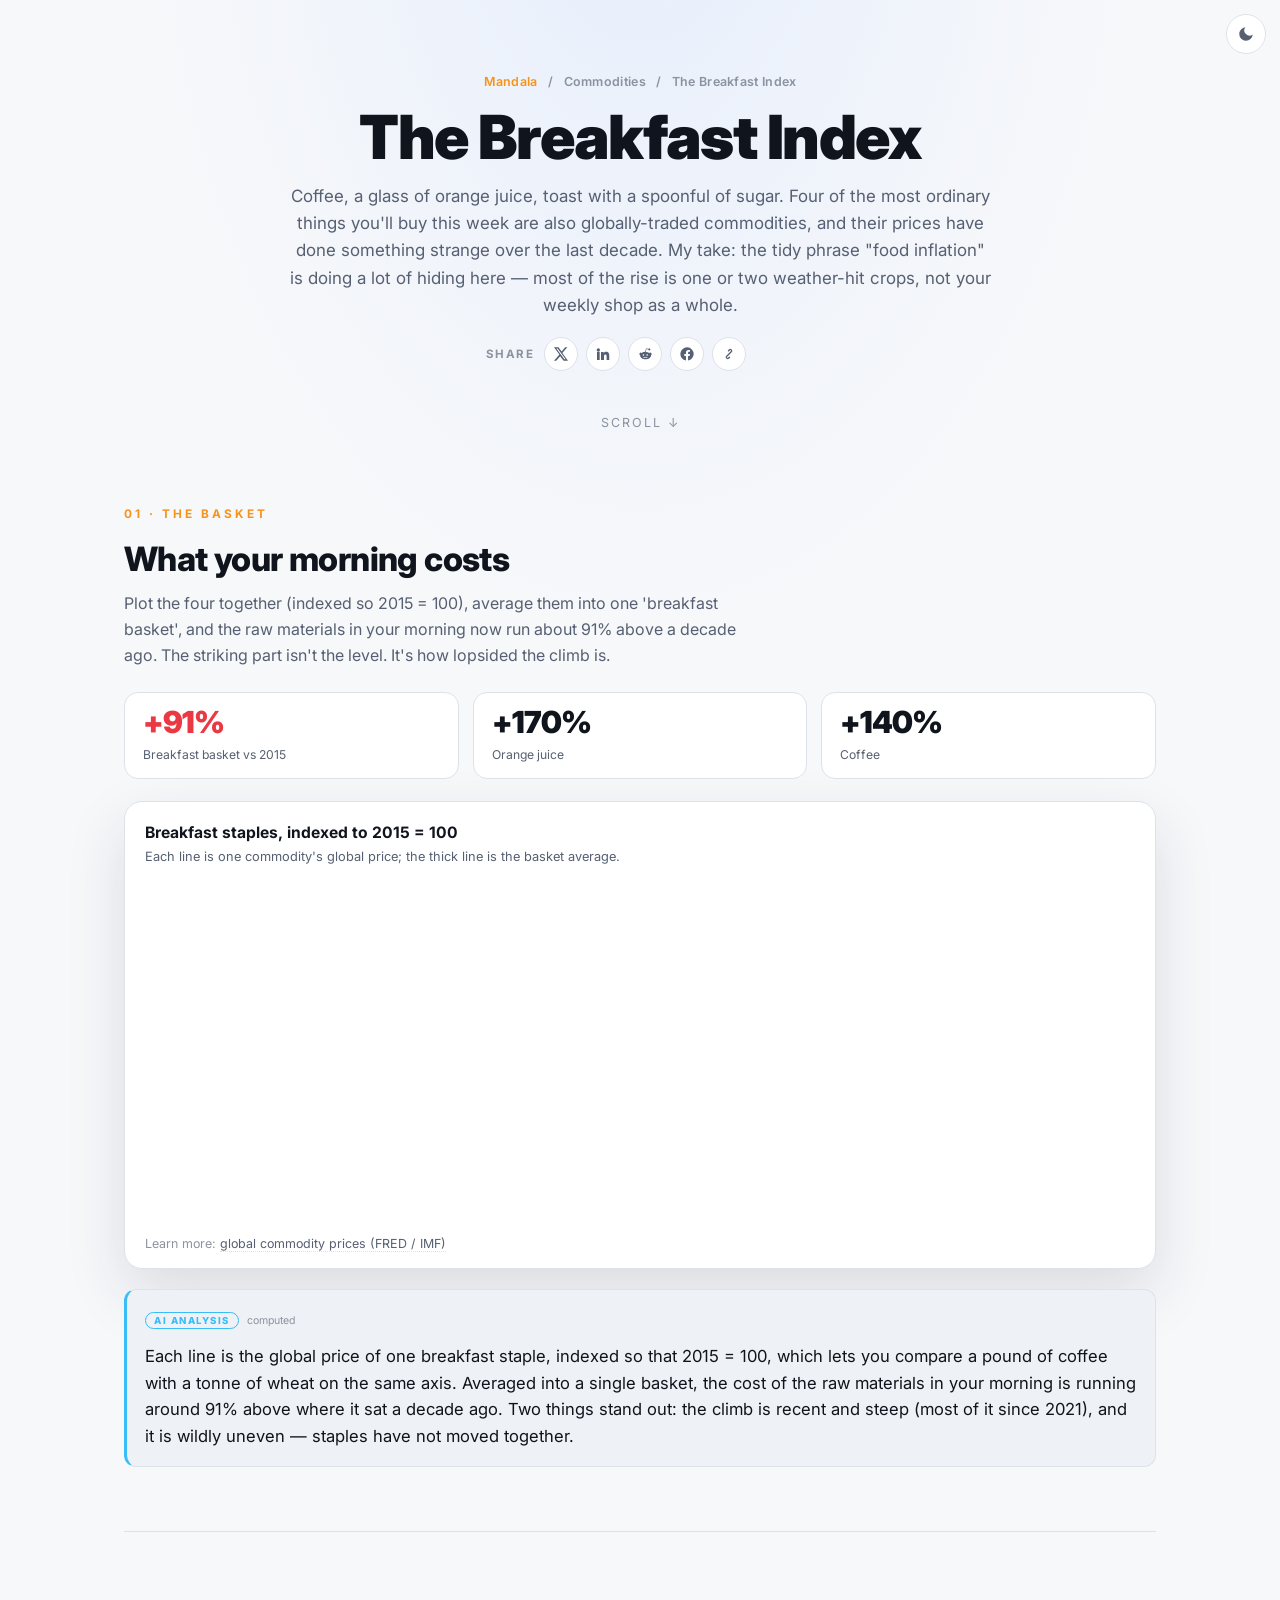
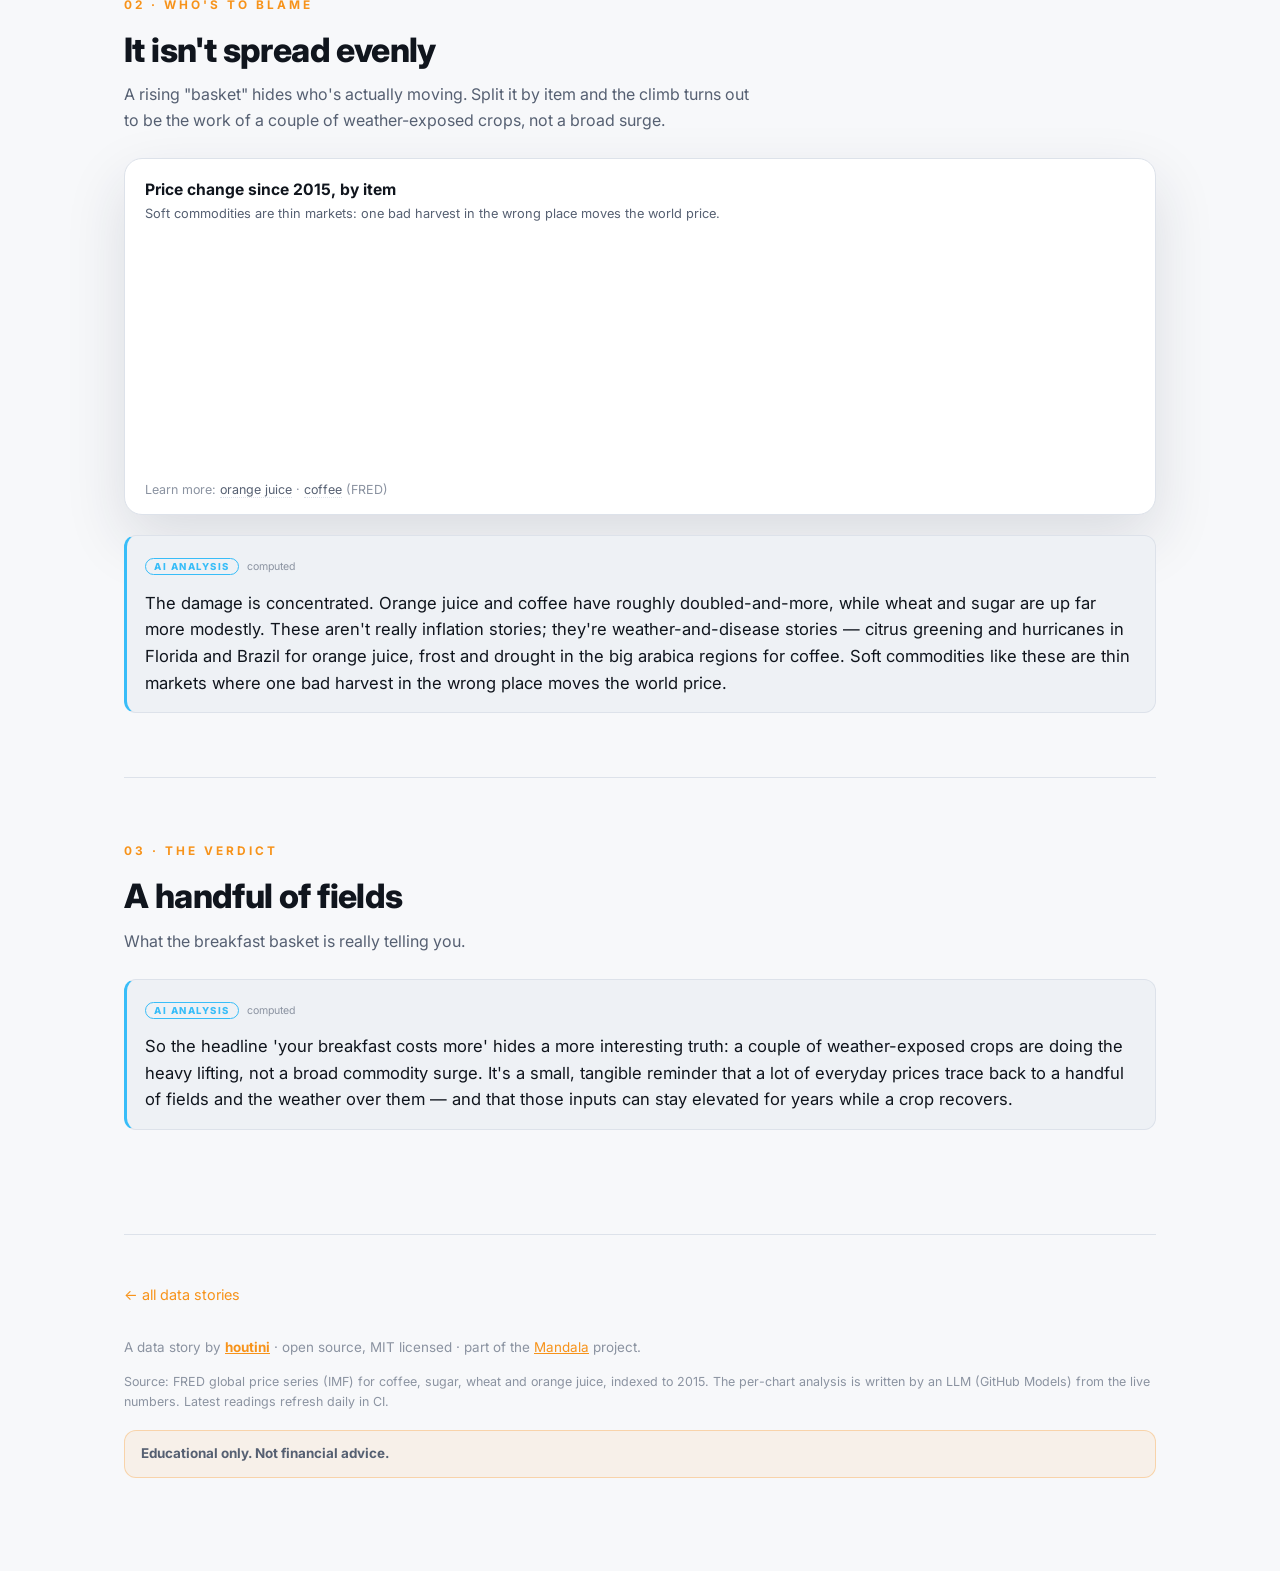
==== dashboards/breakfast-index/index.html @ 3e4b06cc "Add The Curve and The Breakfast Index dashboards (+ favicon, breadcrumbs) First two launch-wave stor" ====
<!DOCTYPE html>
<html lang="en">
<head>
<meta charset="utf-8">
<meta name="viewport" content="width=device-width, initial-scale=1">
<link rel="icon" type="image/svg+xml" href="../../favicon.svg">
<title>The Breakfast Index · houtini</title>
<meta name="description" content="What your morning actually costs: the global price of coffee, sugar, wheat and orange juice, indexed since 2015, and why a couple of weather-hit crops are doing all the work. Free data from FRED.">
<meta property="og:type" content="website">
<meta property="og:url" content="https://richybaxter.github.io/Mandala/dashboards/breakfast-index/">
<meta property="og:title" content="The Breakfast Index">
<meta property="og:description" content="Coffee, sugar, wheat and orange juice since 2015 — what your morning costs. A data story by houtini.">
<meta property="og:image" content="https://richybaxter.github.io/Mandala/og.png">
<meta name="twitter:card" content="summary_large_image">
<meta name="twitter:title" content="The Breakfast Index">
<meta name="twitter:description" content="What your morning costs, and why it keeps creeping up.">
<link rel="preconnect" href="https://fonts.googleapis.com">
<link rel="preconnect" href="https://fonts.gstatic.com" crossorigin>
<link href="https://fonts.googleapis.com/css2?family=Inter:wght@400;500;600;700;800;900&display=swap" rel="stylesheet">
<script src="https://cdn.jsdelivr.net/npm/chart.js@4.4.1/dist/chart.umd.min.js"></script>
<link rel="stylesheet" href="../../assets/macro.css">
<script>/* set theme before paint to avoid a flash */(function(){try{var t=localStorage.getItem('mandala-theme')||(window.matchMedia&&matchMedia('(prefers-color-scheme: light)').matches?'light':'dark');document.documentElement.dataset.theme=t;}catch(e){}})();</script>
<script type="application/ld+json">
{
  "@context": "https://schema.org",
  "@type": "Dataset",
  "name": "The Breakfast Index — coffee, sugar, wheat & orange juice prices",
  "description": "Global commodity prices for breakfast staples (coffee, sugar, wheat, orange juice), indexed to 2015 = 100, with the change since 2015 by item.",
  "url": "https://richybaxter.github.io/Mandala/dashboards/breakfast-index/",
  "keywords": ["commodity prices", "coffee price", "orange juice price", "wheat price", "sugar price", "food inflation"],
  "creator": { "@type": "Organization", "name": "houtini", "url": "https://houtini.com" },
  "license": "https://opensource.org/licenses/MIT",
  "isAccessibleForFree": true,
  "temporalCoverage": "2015/2026",
  "variableMeasured": ["Global price of coffee", "Global price of sugar", "Global price of wheat", "Global price of orange juice"],
  "isBasedOn": ["https://fred.stlouisfed.org/"],
  "includedInDataCatalog": { "@type": "DataCatalog", "@id": "https://richybaxter.github.io/Mandala/#catalog" }
}
</script>
</head>
<body>
<div class="progress" id="progress"></div>
<div class="wrap">

  <header class="story-header reveal">
    <nav class="crumbs"><a href="../../index.html">Mandala</a> <span class="sep">/</span> Commodities <span class="sep">/</span> The Breakfast Index</nav>
    <h1>The Breakfast Index</h1>
    <p class="lede">Coffee, a glass of orange juice, toast with a spoonful of sugar. Four of the most ordinary things you'll buy this week are also globally-traded commodities, and their prices have done something strange over the last decade. My take: the tidy phrase "food inflation" is doing a lot of hiding here — most of the rise is one or two weather-hit crops, not your weekly shop as a whole.</p>
    <div class="share" data-share data-title="The Breakfast Index · houtini" style="justify-content:center;margin-top:18px"></div>
    <div class="scrollcue">SCROLL ↓</div>
  </header>

  <section class="chapter reveal" id="ch-basket">
    <p class="chnum">01 · THE BASKET</p>
    <h2 class="chtitle">What your morning costs</h2>
    <p class="chsub" data-fill="basket-sub"></p>
    <div class="stat-row">
      <div class="stat"><div class="big alarm" id="s-index">+91%</div><div class="lab">Breakfast basket vs 2015</div></div>
      <div class="stat"><div class="big" id="s-top1">+170%</div><div class="lab" id="s-top1-lab">Orange juice</div></div>
      <div class="stat"><div class="big" id="s-top2">+140%</div><div class="lab" id="s-top2-lab">Coffee</div></div>
    </div>
    <div class="card">
      <h3>Breakfast staples, indexed to 2015 = 100</h3>
      <p class="hint">Each line is one commodity's global price; the thick line is the basket average.</p>
      <div class="chart-box"><canvas id="chart-basket"></canvas></div>
      <p class="srclink">Learn more: <a href="https://fred.stlouisfed.org/release?rid=359" target="_blank" rel="noopener">global commodity prices (FRED / IMF)</a></p>
    </div>
    <div class="ai" data-note="basket"><span class="badge2">AI ANALYSIS</span><span class="src"></span><p></p></div>
  </section>

  <section class="chapter reveal" id="ch-movers">
    <p class="chnum">02 · WHO'S TO BLAME</p>
    <h2 class="chtitle">It isn't spread evenly</h2>
    <p class="chsub">A rising "basket" hides who's actually moving. Split it by item and the climb turns out to be the work of a couple of weather-exposed crops, not a broad surge.</p>
    <div class="card">
      <h3>Price change since 2015, by item</h3>
      <p class="hint">Soft commodities are thin markets: one bad harvest in the wrong place moves the world price.</p>
      <div class="chart-box short"><canvas id="chart-movers"></canvas></div>
      <p class="srclink">Learn more: <a href="https://fred.stlouisfed.org/series/PORANGUSDM" target="_blank" rel="noopener">orange juice</a> · <a href="https://fred.stlouisfed.org/series/PCOFFOTMUSDM" target="_blank" rel="noopener">coffee</a> (FRED)</p>
    </div>
    <div class="ai" data-note="movers"><span class="badge2">AI ANALYSIS</span><span class="src"></span><p></p></div>
  </section>

  <section class="chapter reveal" id="ch-why">
    <p class="chnum">03 · THE VERDICT</p>
    <h2 class="chtitle">A handful of fields</h2>
    <p class="chsub">What the breakfast basket is really telling you.</p>
    <div class="ai" data-note="why"><span class="badge2">AI ANALYSIS</span><span class="src"></span><p></p></div>
  </section>

  <footer class="site reveal">
    <div class="stats" data-views style="margin-bottom:16px"></div>
    <a class="back" href="../../index.html">← all data stories</a>
    <p>A data story by <strong><a href="https://houtini.com" target="_blank" rel="noopener">houtini</a></strong> · open source, MIT licensed · part of the <a href="../../index.html">Mandala</a> project.</p>
    <p class="src">Source: FRED global price series (IMF) for coffee, sugar, wheat and orange juice, indexed to 2015. The per-chart analysis is written by an LLM (GitHub Models) from the live numbers. Latest readings refresh daily in CI.</p>
    <p class="disc"><strong>Educational only. Not financial advice.</strong></p>
  </footer>

</div>
<script src="../../assets/macro.js"></script>
<script>
(async function(){
  const M = window.Macro; const T = M.T;
  M.registerChartDefaults();
  const d = await M.loadJSON('data/breakfast.json');
  const narr = await M.loadJSON('narrative.json');
  if (narr) M.fillNarratives(narr);
  if (!d) return;

  const it = d.items, names = ['Coffee', 'Sugar', 'Wheat', 'Orange juice'];
  // basket = average of the four items per year
  const basket = it.labels.map((_, i) => Math.round(names.reduce((a, n) => a + it[n][i], 0) / names.length));
  const idxNow = basket[basket.length - 1];
  M.setText('s-index', '+' + (idxNow - 100) + '%');
  const movers = d.change_since_base;
  if (movers[0]) { M.setText('s-top1', '+' + movers[0].pct + '%'); M.setText('s-top1-lab', movers[0].name); }
  if (movers[1]) { M.setText('s-top2', '+' + movers[1].pct + '%'); M.setText('s-top2-lab', movers[1].name); }
  const sub = document.querySelector('[data-fill="basket-sub"]');
  if (sub) sub.textContent = "Plot the four together (indexed so 2015 = 100), average them into one 'breakfast basket', and the raw materials in your morning now run about " + (idxNow - 100) + "% above a decade ago. The striking part isn't the level. It's how lopsided the climb is.";

  const palette = [T.btc, T.fair, T.buy, T.sky];
  new Chart(document.getElementById('chart-basket'), {
    type: 'line',
    data: { labels: it.labels, datasets: [
      ...names.map((n, i) => ({ label: n, data: it[n], borderColor: palette[i], backgroundColor: 'transparent', borderWidth: 1.6, tension: .3, pointRadius: 0 })),
      { label: 'Breakfast basket', data: basket, borderColor: T.sell, borderWidth: 3, tension: .3, pointRadius: 0, fill: true, backgroundColor: c => M.vGrad(c.chart, T.sell, .15) }
    ] },
    options: M.baseLine({
      plugins: { legend: { display: true, labels: { boxWidth: 12, usePointStyle: true, padding: 12 } } },
      scales: {
        y: { ticks: { color: M.tickColor }, grid: { color: M.gridColor } },
        x: { grid: { color: M.gridColor }, ticks: { color: M.tickColor } }
      }
    })
  });

  new Chart(document.getElementById('chart-movers'), {
    type: 'bar',
    data: { labels: movers.map(m => m.name), datasets: [{
      data: movers.map(m => m.pct),
      backgroundColor: movers.map(m => m.pct >= 100 ? T.sell : M.hexA(T.btc, .75)),
      borderRadius: 5
    }] },
    options: M.baseLine({
      indexAxis: 'y',
      plugins: { tooltip: { callbacks: { label: c => ' +' + c.parsed.x + '% since 2015' } } },
      scales: {
        x: { ticks: { color: M.tickColor, callback: v => '+' + v + '%' }, grid: { color: M.gridColor } },
        y: { grid: { display: false }, ticks: { color: M.tickColor } }
      }
    })
  });
})();
</script>
</body>
</html>
---- assets/macro.css ----
/* houtini · Mandala — shared macro design system.
   House tokens + the data-story scaffold (hub cards + story chapters),
   extracted from dashboards/music-stops so new stories stay thin.
   No build step: link this, then assets/macro.js. */

:root {
  color-scheme: dark;
  /* house tokens (dark = default) */
  --bg:#0b0e14; --panel:#0f141d; --panel2:#0c111a; --border:#1e2733;
  --ink:#e8ecf3; --muted:#8a93a3; --faint:#525b6b;
  --btc:#f7931a; --buy:#16c784; --fair:#f0a92b; --sell:#ea3943; --sky:#38bdf8;
  /* complementary data-viz extension */
  --violet:#a78bfa; --pink:#ec4899; --crimson:#b11226;
  --danger:#ea3943; --danger-band:rgba(234,57,67,.12);
  /* theme-dependent surfaces (flip in light mode) */
  --grid:rgba(255,255,255,.05); --hero-glow:#10202e; --slice-rest:#222b38; --shadow:rgba(0,0,0,.38);
}
[data-theme="light"] {
  color-scheme: light;
  --bg:#f7f8fa; --panel:#ffffff; --panel2:#eef1f5; --border:#dde2ea;
  --ink:#10151d; --muted:#566072; --faint:#8b93a1;
  --grid:rgba(15,20,30,.07); --hero-glow:#e6eefc; --slice-rest:#cfd6e2; --shadow:rgba(30,40,60,.13);
}
* { box-sizing:border-box; }
html { scroll-behavior:smooth; }
body {
  margin:0; font-family:Inter,-apple-system,"Segoe UI",Roboto,Helvetica,Arial,sans-serif;
  background:var(--bg); color:var(--ink); line-height:1.6; -webkit-font-smoothing:antialiased;
  background-image:radial-gradient(70% 45% at 50% -5%, var(--hero-glow) 0%, var(--bg) 55%);
  transition:background-color .3s ease, color .3s ease;
}
.wrap { max-width:1080px; margin:0 auto; padding:0 24px; }
a { color:var(--btc); }

/* breadcrumb */
.crumbs { font-size:.78rem; font-weight:600; color:var(--faint); letter-spacing:.3px; margin:0 0 14px; }
.crumbs a { color:var(--btc); text-decoration:none; }
.crumbs a:hover { text-decoration:underline; }
.crumbs .sep { color:var(--faint); margin:0 7px; }

/* light/dark toggle (auto-injected by macro.js) */
.theme-toggle { position:fixed; top:14px; right:14px; z-index:70; width:40px; height:40px;
  display:inline-flex; align-items:center; justify-content:center; cursor:pointer;
  background:var(--panel); border:1px solid var(--border); border-radius:999px; color:var(--muted);
  transition:border-color .15s, color .15s, background-color .3s; }
.theme-toggle:hover { border-color:var(--btc); color:var(--btc); }
.theme-toggle svg { width:18px; height:18px; fill:currentColor; }

/* ---------- shared header ---------- */
.kicker { color:var(--btc); font-size:.72rem; font-weight:700; letter-spacing:3px; margin:0 0 14px; }
.kicker a { color:inherit; text-decoration:none; }
.lede { color:var(--muted); max-width:64ch; font-size:1.06rem; }

/* ---------- HUB homepage ---------- */
.hub-header { padding:72px 0 8px; }
.hub-header h1 { font-size:clamp(2.4rem,6vw,3.6rem); font-weight:900; letter-spacing:-1.4px; margin:0 0 14px; line-height:1.03; }
.hub-header h1 .accent { color:var(--btc); }
.themenav { display:flex; flex-wrap:wrap; gap:8px; margin:26px 0 8px; }
.themenav a { font-size:.78rem; font-weight:600; color:var(--muted); text-decoration:none;
  border:1px solid var(--border); border-radius:999px; padding:6px 13px; transition:border-color .15s,color .15s; }
.themenav a:hover { border-color:var(--btc); color:var(--btc); }

.theme-sec { padding:34px 0 4px; }
.theme-sec h2 { font-size:1.15rem; font-weight:800; letter-spacing:-.4px; margin:0 0 4px; }
.theme-sec .th-sub { color:var(--faint); font-size:.86rem; margin:0 0 18px; }

.cards { display:grid; grid-template-columns:repeat(auto-fill, minmax(290px,1fr)); gap:16px; }
.scard { position:relative; display:flex; flex-direction:column; gap:8px;
  background:var(--panel); border:1px solid var(--border); border-radius:16px; padding:18px 18px 16px;
  text-decoration:none; color:var(--ink); box-shadow:0 18px 50px var(--shadow);
  transition:border-color .15s, transform .15s, box-shadow .15s, background-color .3s; }
.scard:hover { border-color:var(--btc); transform:translateY(-3px); box-shadow:0 26px 60px var(--shadow); }
.scard.soon { opacity:.62; cursor:default; box-shadow:none; }
.scard.soon:hover { border-color:var(--border); transform:none; }
.scard .ic { font-size:1.5rem; line-height:1; }
.scard .t { font-size:1.06rem; font-weight:800; letter-spacing:-.3px; }
.scard .hook { color:var(--muted); font-size:.88rem; line-height:1.5; flex:1; }
.scard .meta { display:flex; align-items:center; gap:8px; margin-top:4px; }
.badge { font-size:.6rem; font-weight:800; letter-spacing:1px; text-transform:uppercase;
  border-radius:999px; padding:2px 8px; border:1px solid currentColor; }
.badge.live { color:var(--buy); }
.badge.curated { color:var(--fair); }
.badge.soon { color:var(--faint); }
.scard .srcline { color:var(--faint); font-size:.72rem; }

/* ---------- STORY scaffold (chapters) ---------- */
.progress { position:fixed; top:0; left:0; height:3px; width:0%; z-index:60;
  background:linear-gradient(90deg,var(--btc),var(--danger)); transition:width .1s linear; }
.story-header { padding:72px 0 8px; text-align:center; }
.story-header h1 { font-size:clamp(2.2rem,7vw,3.8rem); font-weight:900; letter-spacing:-1.4px; margin:0 0 14px; line-height:1.04; }
.story-header .lede { margin:0 auto 10px; }
.scrollcue { margin:42px auto 0; color:var(--faint); font-size:.78rem; letter-spacing:2px; text-align:center; animation:bob 2s ease-in-out infinite; }
@keyframes bob { 0%,100%{ transform:translateY(0);} 50%{ transform:translateY(6px);} }

section.chapter { padding:64px 0; border-top:1px solid var(--border); }
section.chapter:first-of-type { border-top:0; }
.chnum { font-size:.74rem; font-weight:700; letter-spacing:3px; color:var(--btc); margin:0 0 8px; }
.chtitle { font-size:clamp(1.5rem,4vw,2.1rem); font-weight:800; letter-spacing:-.6px; margin:0 0 6px; }
.chsub { color:var(--muted); margin:0 0 24px; max-width:64ch; }

.stat-row { display:flex; flex-wrap:wrap; gap:14px; margin:0 0 22px; }
.stat { background:var(--panel); border:1px solid var(--border); border-radius:14px; padding:14px 18px; flex:1; min-width:150px; }
.stat .big { font-size:1.9rem; font-weight:900; letter-spacing:-1px; line-height:1; }
.stat .big.alarm { color:var(--danger); } .stat .big.accent { color:var(--btc); } .stat .big.good { color:var(--buy); }
.stat .lab { color:var(--muted); font-size:.76rem; margin-top:7px; }

.card { background:var(--panel); border:1px solid var(--border); border-radius:18px;
  padding:18px 20px 14px; box-shadow:0 24px 60px var(--shadow); transition:background-color .3s, border-color .3s; }
.card h3 { font-size:.98rem; font-weight:700; margin:0 0 2px; }
.card .hint { color:var(--muted); font-size:.8rem; margin:0 0 14px; }
.chart-box { position:relative; height:340px; }
.chart-box.short { height:230px; }
canvas { width:100% !important; }
.twin { display:grid; grid-template-columns:1fr 1fr; gap:18px; align-items:center; }
@media (max-width:720px){ .twin { grid-template-columns:1fr; } }

.ai { margin:20px 0 0; background:var(--panel2); border:1px solid var(--border);
  border-left:3px solid var(--sky); border-radius:12px; padding:16px 18px; }
.ai .badge2 { font-size:.6rem; font-weight:800; letter-spacing:1.5px; color:var(--sky);
  border:1px solid var(--sky); border-radius:999px; padding:2px 8px; }
.ai .src { font-size:.66rem; color:var(--faint); margin-left:8px; }
.ai p { margin:12px 0 0; font-size:1.04rem; color:var(--ink); }

/* reveal-on-scroll */
.reveal { opacity:0; transform:translateY(26px); transition:opacity .7s ease, transform .7s ease; }
.reveal.in { opacity:1; transform:none; }
@media (prefers-reduced-motion: reduce){ .reveal { opacity:1; transform:none; transition:none; } .scrollcue{ animation:none; } }

/* ---------- authority source link under a chart ---------- */
.srclink { margin:12px 0 0; font-size:.78rem; color:var(--faint); }
.srclink a { color:var(--muted); text-decoration:none; border-bottom:1px dotted var(--border); }
.srclink a:hover { color:var(--btc); border-color:var(--btc); }

/* ---------- share bar ---------- */
.share { display:flex; align-items:center; gap:8px; flex-wrap:wrap; }
.share .lbl { color:var(--faint); font-size:.72rem; font-weight:700; letter-spacing:1.5px; text-transform:uppercase; margin-right:2px; }
.share button { display:inline-flex; align-items:center; justify-content:center; width:34px; height:34px; padding:0;
  background:var(--panel); border:1px solid var(--border); border-radius:999px; color:var(--muted);
  cursor:pointer; transition:border-color .15s, color .15s, transform .15s; }
.share button:hover { border-color:var(--btc); color:var(--btc); transform:translateY(-2px); }
.share button svg { width:16px; height:16px; fill:currentColor; }
.share .copied { color:var(--buy); font-size:.74rem; font-weight:600; opacity:0; transition:opacity .2s; }
.share .copied.show { opacity:1; }

/* ---------- page stats ---------- */
.stats { display:inline-flex; align-items:center; gap:14px; flex-wrap:wrap; color:var(--faint); font-size:.8rem; }
.stats .pill { display:inline-flex; align-items:baseline; gap:6px; border:1px solid var(--border);
  border-radius:999px; padding:5px 12px; }
.stats .pill b { color:var(--ink); font-weight:800; font-variant-numeric:tabular-nums; font-size:.92rem; }
.stats .pill .dot { width:7px; height:7px; border-radius:50%; background:var(--buy); display:inline-block; align-self:center; }
.stats .hitbadge { height:22px; border-radius:5px; display:block; opacity:.92; }

/* ---------- shared footer ---------- */
footer.site { color:var(--faint); font-size:.84rem; padding:48px 0 80px; border-top:1px solid var(--border); margin-top:40px; }
footer.site a { color:var(--btc); }
footer.site .src { font-size:.78rem; margin-top:10px; }
.back { display:inline-block; margin-bottom:18px; color:var(--btc); text-decoration:none; font-size:.9rem; }
.disc { background:rgba(247,147,26,.07); border:1px solid rgba(247,147,26,.3);
  padding:12px 16px; border-radius:12px; font-size:.84rem; color:var(--muted); margin-top:18px; }
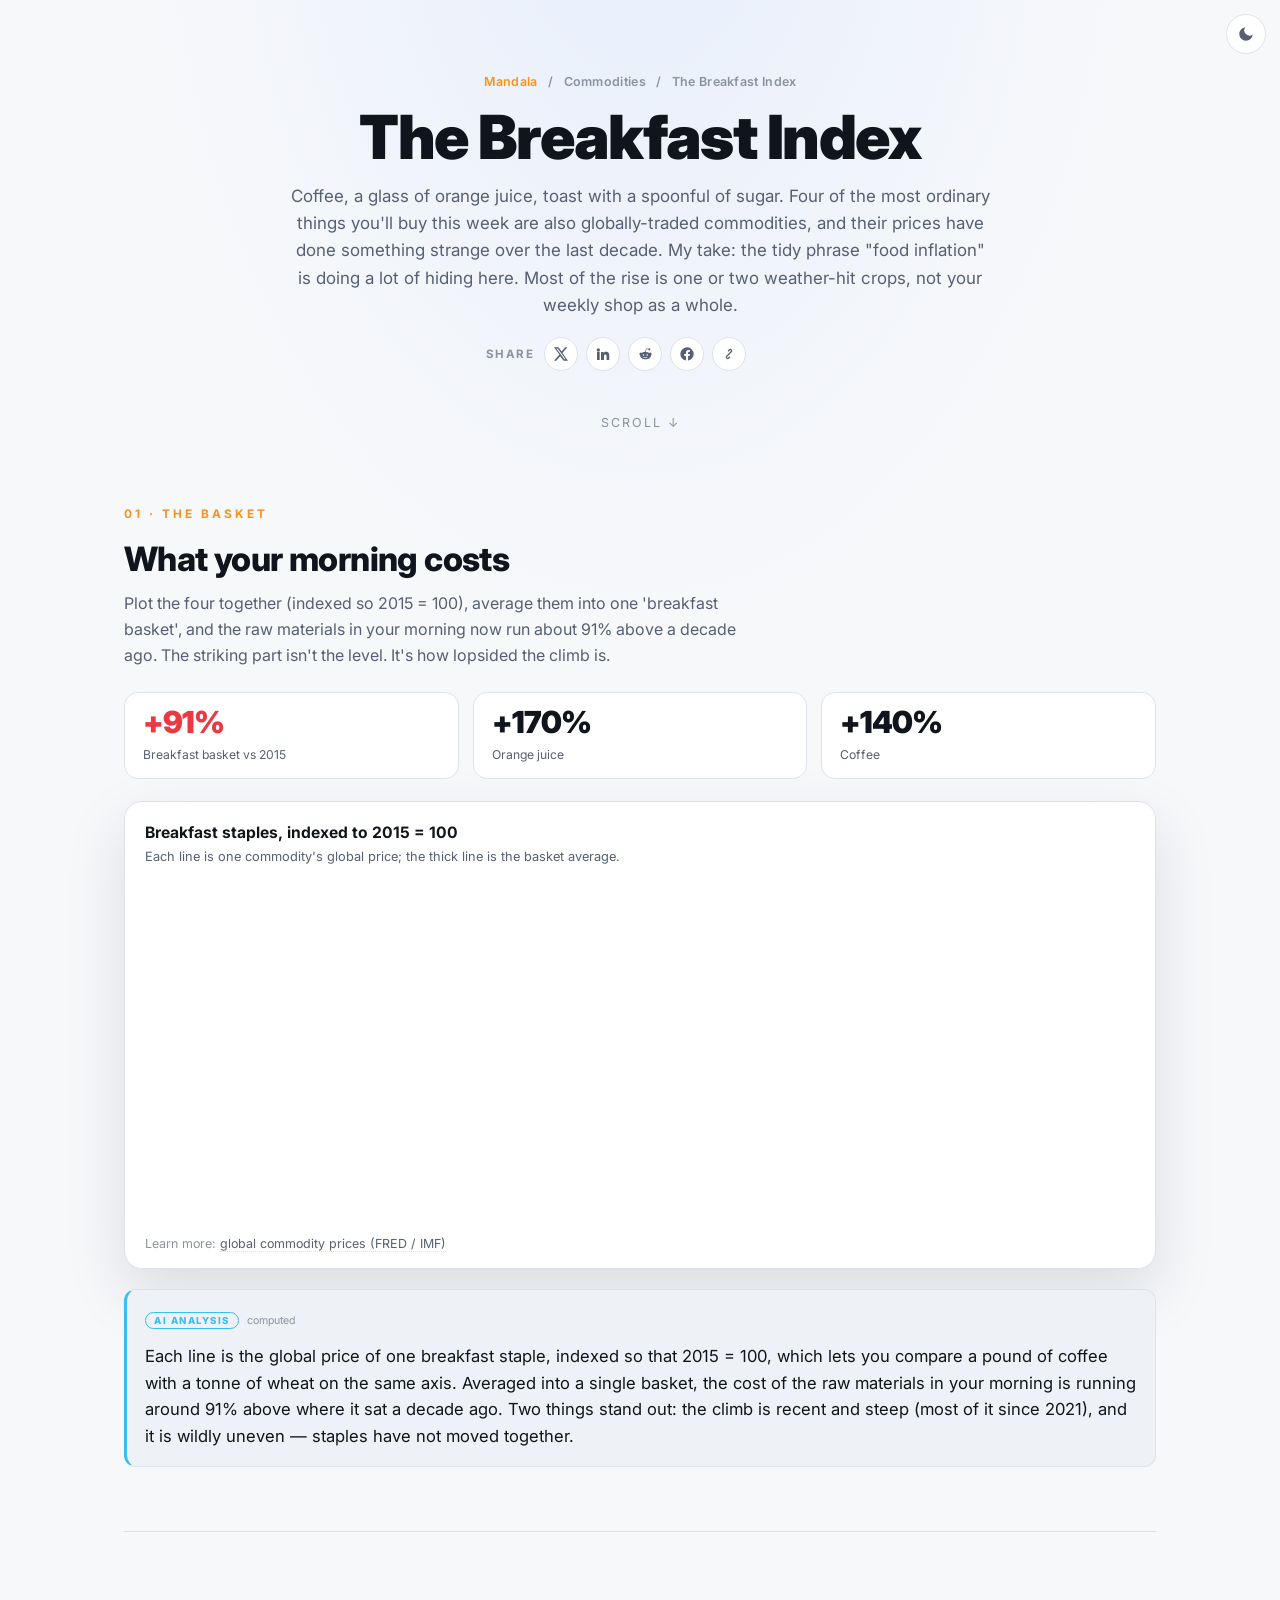
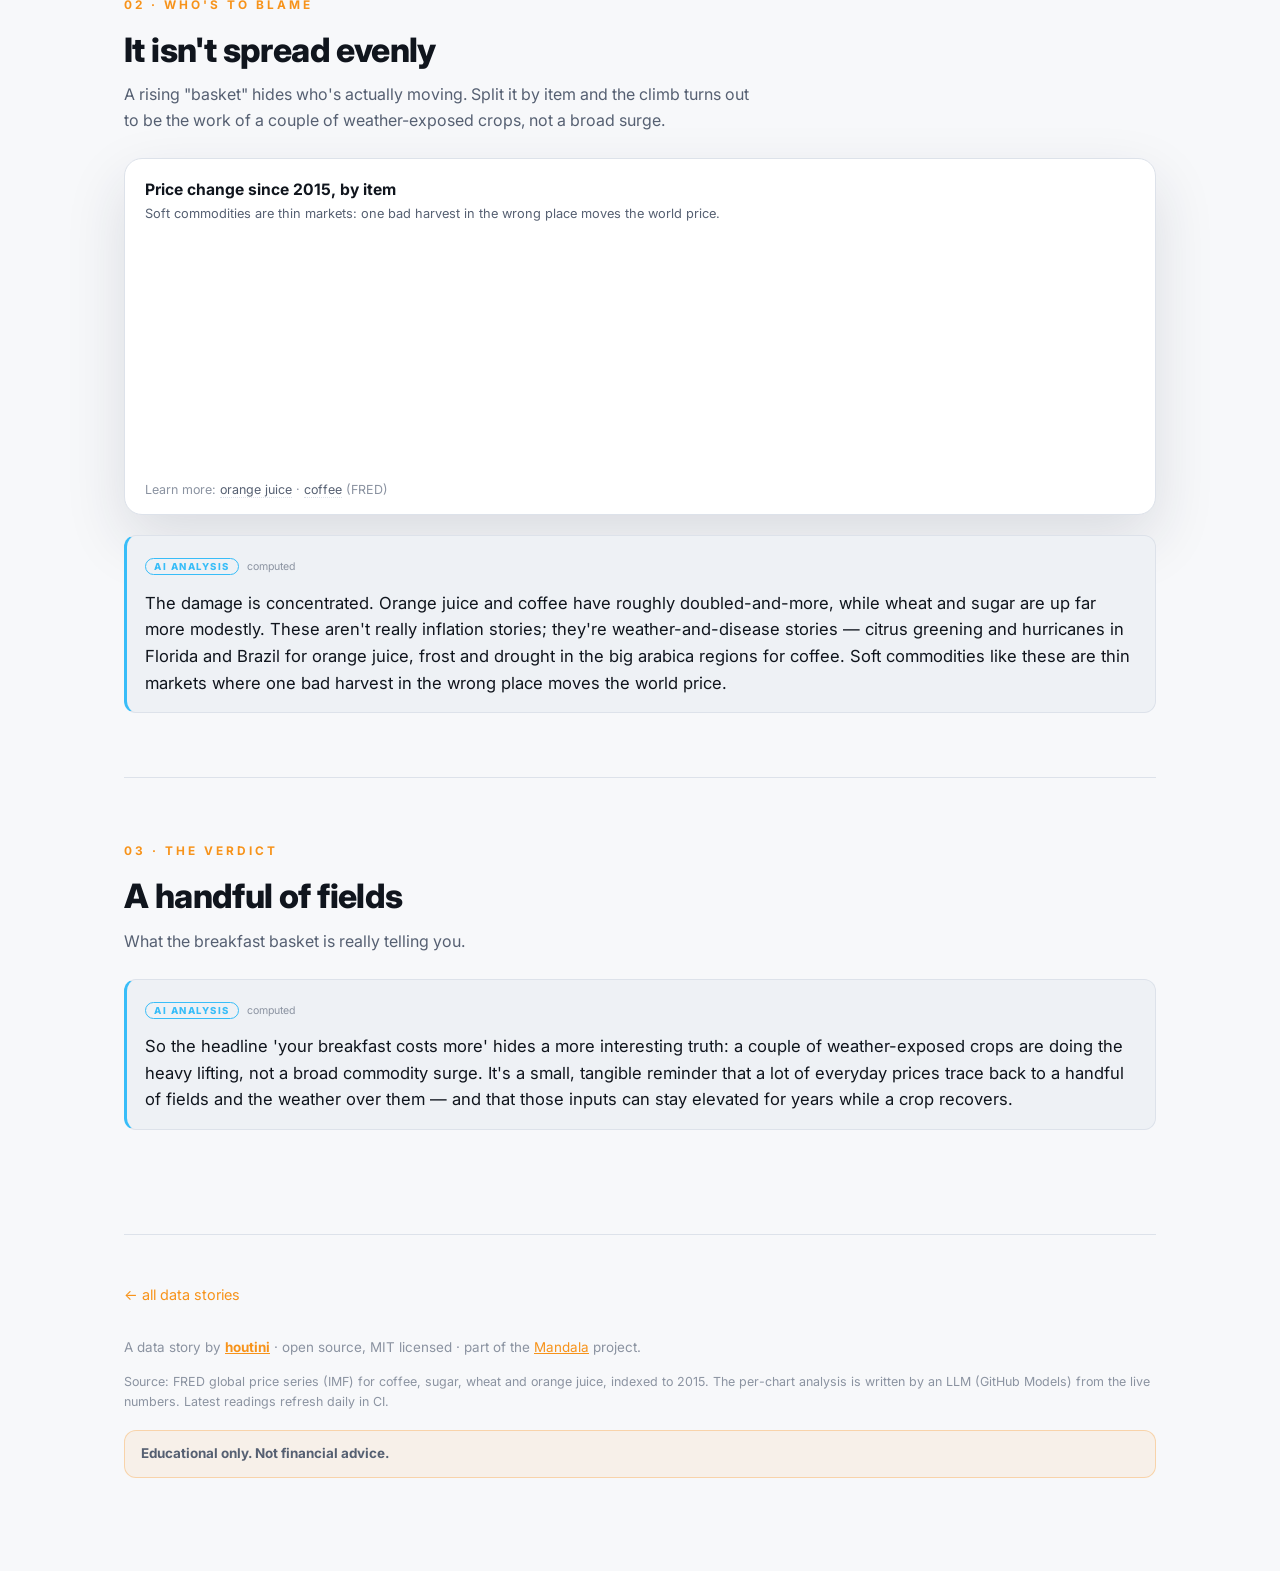
==== commit 0cf2eda2: "SEO: trim titles and meta descriptions to Google limits Audited <title> and meta description on all " ====
--- a/dashboards/breakfast-index/index.html
+++ b/dashboards/breakfast-index/index.html
@@ -4,8 +4,8 @@
 <meta charset="utf-8">
 <meta name="viewport" content="width=device-width, initial-scale=1">
 <link rel="icon" type="image/svg+xml" href="../../favicon.svg">
-<title>The Breakfast Index · houtini</title>
-<meta name="description" content="What your morning actually costs: the global price of coffee, sugar, wheat and orange juice, indexed since 2015, and why a couple of weather-hit crops are doing all the work. Free data from FRED.">
+<title>The Breakfast Index: coffee, OJ &amp; food prices · houtini</title>
+<meta name="description" content="What your morning costs: coffee, sugar, wheat and orange juice prices since 2015, and the weather-hit crops doing the work. Free data from FRED.">
 <meta property="og:type" content="website">
 <meta property="og:url" content="https://richybaxter.github.io/Mandala/dashboards/breakfast-index/">
 <meta property="og:title" content="The Breakfast Index">
@@ -45,7 +45,7 @@
   <header class="story-header reveal">
     <nav class="crumbs"><a href="../../index.html">Mandala</a> <span class="sep">/</span> Commodities <span class="sep">/</span> The Breakfast Index</nav>
     <h1>The Breakfast Index</h1>
-    <p class="lede">Coffee, a glass of orange juice, toast with a spoonful of sugar. Four of the most ordinary things you'll buy this week are also globally-traded commodities, and their prices have done something strange over the last decade. My take: the tidy phrase "food inflation" is doing a lot of hiding here — most of the rise is one or two weather-hit crops, not your weekly shop as a whole.</p>
+    <p class="lede">Coffee, a glass of orange juice, toast with a spoonful of sugar. Four of the most ordinary things you'll buy this week are also globally-traded commodities, and their prices have done something strange over the last decade. My take: the tidy phrase "food inflation" is doing a lot of hiding here. Most of the rise is one or two weather-hit crops, not your weekly shop as a whole.</p>
     <div class="share" data-share data-title="The Breakfast Index · houtini" style="justify-content:center;margin-top:18px"></div>
     <div class="scrollcue">SCROLL ↓</div>
   </header>
